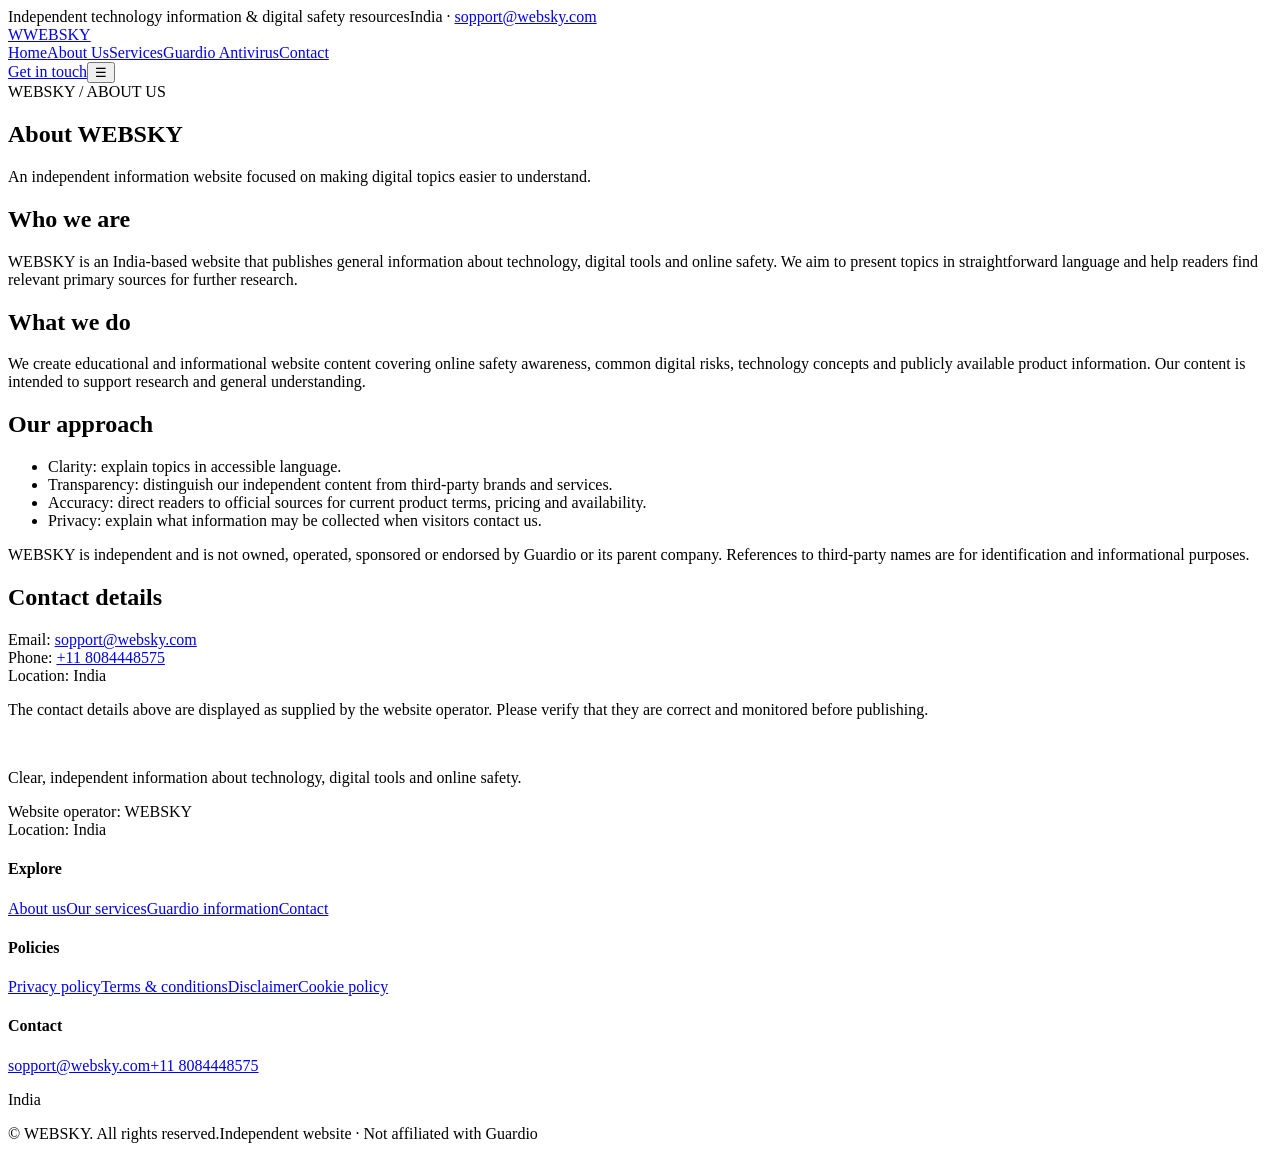
==== about.html @ 122d783c "Add files via upload" ====
<!doctype html>
<html lang="en"><head><meta charset="utf-8"><meta name="viewport" content="width=device-width, initial-scale=1">
<title>About Us | WEBSKY</title><meta name="description" content="Learn about WEBSKY, an independent website publishing technology and online safety information.">
<meta name="theme-color" content="#101a35"><link rel="stylesheet" href="assets/style.css"></head><body>
<div class="topbar"><div class="wrap"><span>Independent technology information & digital safety resources</span><span>India · <a href="mailto:sopport@websky.com">sopport@websky.com</a></span></div></div>
<header class="nav"><div class="wrap navin"><a class="brand" href="index.html"><span class="brandmark">W</span>WEBSKY</a>
<nav class="links"><a class="" href="index.html">Home</a><a class="active" href="about.html">About Us</a><a class="" href="services.html">Services</a><a class="" href="guardio.html">Guardio Antivirus</a><a class="" href="contact.html">Contact</a></nav><a class="btn navcta" href="contact.html">Get in touch</a><button class="menu" aria-label="Toggle navigation" aria-expanded="false">☰</button></div></header>

<main><section class="pagehero"><div class="wrap"><span class="crumb">WEBSKY / ABOUT US</span><h1>About WEBSKY</h1><p>An independent information website focused on making digital topics easier to understand.</p></div></section>
<section class="content"><div class="wrap prose"><h2>Who we are</h2><p>WEBSKY is an India-based website that publishes general information about technology, digital tools and online safety. We aim to present topics in straightforward language and help readers find relevant primary sources for further research.</p><h2>What we do</h2><p>We create educational and informational website content covering online safety awareness, common digital risks, technology concepts and publicly available product information. Our content is intended to support research and general understanding.</p><h2>Our approach</h2><ul><li>Clarity: explain topics in accessible language.</li><li>Transparency: distinguish our independent content from third-party brands and services.</li><li>Accuracy: direct readers to official sources for current product terms, pricing and availability.</li><li>Privacy: explain what information may be collected when visitors contact us.</li></ul><div class="note">WEBSKY is independent and is not owned, operated, sponsored or endorsed by Guardio or its parent company. References to third-party names are for identification and informational purposes.</div><h2>Contact details</h2><p>Email: <a href="mailto:sopport@websky.com">sopport@websky.com</a><br>Phone: <a href="tel:+118084448575">+11 8084448575</a><br>Location: India</p><p class="small">The contact details above are displayed as supplied by the website operator. Please verify that they are correct and monitored before publishing.</p></div></section></main>
<footer class="footer"><div class="wrap"><div class="footgrid">
<div><a class="brand" href="index.html" style="color:white"><span class="brandmark">W</span>WEBSKY</a><p>Clear, independent information about technology, digital tools and online safety.</p><p>Website operator: WEBSKY<br>Location: India</p></div>
<div><h4>Explore</h4><a href="about.html">About us</a><a href="services.html">Our services</a><a href="guardio.html">Guardio information</a><a href="contact.html">Contact</a></div>
<div><h4>Policies</h4><a href="privacy-policy.html">Privacy policy</a><a href="terms.html">Terms & conditions</a><a href="disclaimer.html">Disclaimer</a><a href="cookie-policy.html">Cookie policy</a></div>
<div><h4>Contact</h4><a href="mailto:sopport@websky.com">sopport@websky.com</a><a href="tel:+118084448575">+11 8084448575</a><p>India</p></div>
</div><div class="copyright"><span>© <span data-year></span> WEBSKY. All rights reserved.</span><span>Independent website · Not affiliated with Guardio</span></div></div></footer>
<script src="assets/script.js"></script></body></html>
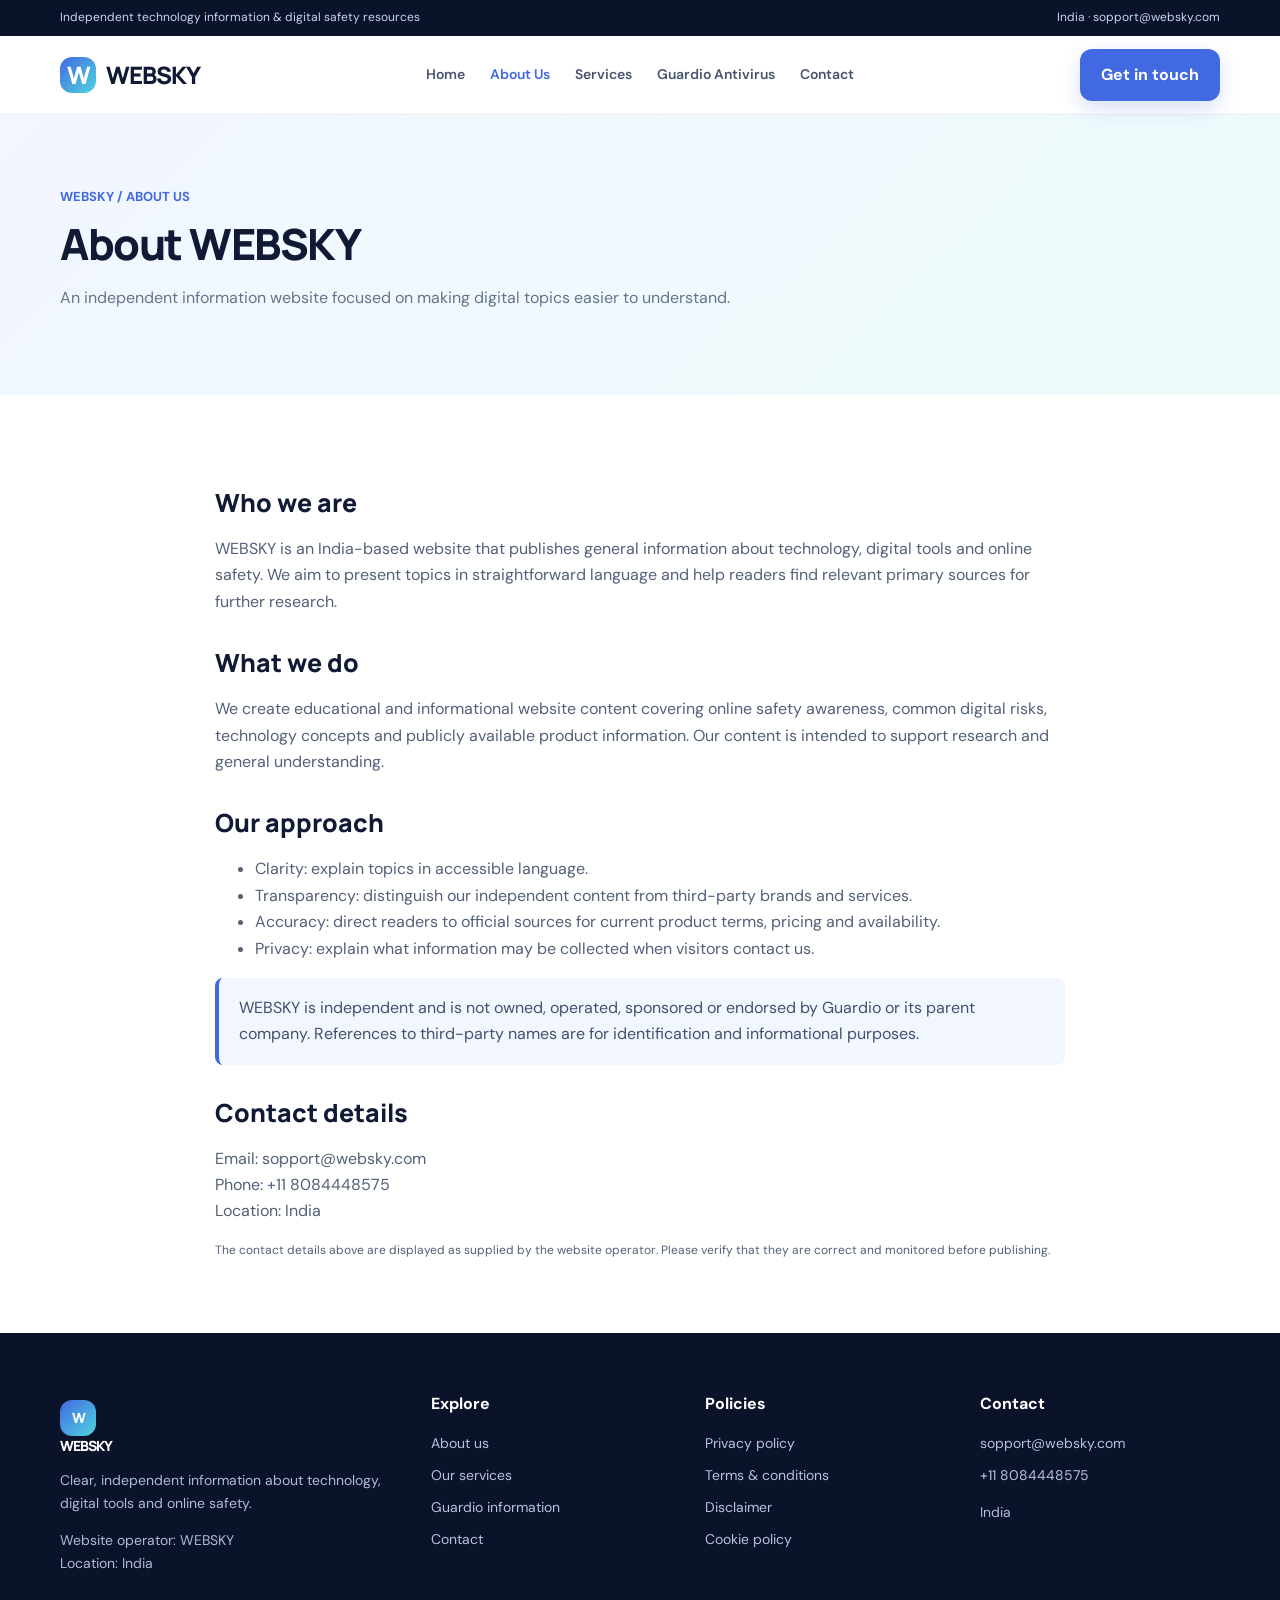
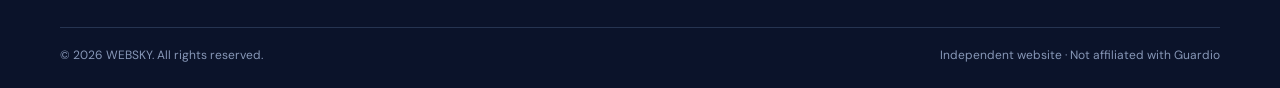
==== commit 7fd27d8a: "Add files via upload" ====
--- a/about.html
+++ b/about.html
@@ -1,7 +1,7 @@
 <!doctype html>
 <html lang="en"><head><meta charset="utf-8"><meta name="viewport" content="width=device-width, initial-scale=1">
 <title>About Us | WEBSKY</title><meta name="description" content="Learn about WEBSKY, an independent website publishing technology and online safety information.">
-<meta name="theme-color" content="#101a35"><link rel="stylesheet" href="assets/style.css"></head><body>
+<meta name="theme-color" content="#101a35"><link rel="stylesheet" href="style.css"></head><body>
 <div class="topbar"><div class="wrap"><span>Independent technology information & digital safety resources</span><span>India · <a href="mailto:sopport@websky.com">sopport@websky.com</a></span></div></div>
 <header class="nav"><div class="wrap navin"><a class="brand" href="index.html"><span class="brandmark">W</span>WEBSKY</a>
 <nav class="links"><a class="" href="index.html">Home</a><a class="active" href="about.html">About Us</a><a class="" href="services.html">Services</a><a class="" href="guardio.html">Guardio Antivirus</a><a class="" href="contact.html">Contact</a></nav><a class="btn navcta" href="contact.html">Get in touch</a><button class="menu" aria-label="Toggle navigation" aria-expanded="false">☰</button></div></header>
@@ -14,4 +14,4 @@
 <div><h4>Policies</h4><a href="privacy-policy.html">Privacy policy</a><a href="terms.html">Terms & conditions</a><a href="disclaimer.html">Disclaimer</a><a href="cookie-policy.html">Cookie policy</a></div>
 <div><h4>Contact</h4><a href="mailto:sopport@websky.com">sopport@websky.com</a><a href="tel:+118084448575">+11 8084448575</a><p>India</p></div>
 </div><div class="copyright"><span>© <span data-year></span> WEBSKY. All rights reserved.</span><span>Independent website · Not affiliated with Guardio</span></div></div></footer>
-<script src="assets/script.js"></script></body></html>
+<script src="script.js"></script></body></html>
--- a/style.css
+++ b/style.css
@@ -0,0 +1,5 @@
+@import url('https://fonts.googleapis.com/css2?family=DM+Sans:wght@400;500;600;700&family=Manrope:wght@400;500;600;700;800&display=swap');
+:root{--navy:#101a35;--navy2:#17264b;--blue:#4169e1;--cyan:#50d5df;--ink:#18233b;--muted:#66738c;--line:#e7ebf3;--bg:#f7f9fd;--white:#fff;--shadow:0 18px 50px rgba(22,40,82,.09)}
+*{box-sizing:border-box}html{scroll-behavior:smooth}body{margin:0;font-family:'DM Sans',sans-serif;color:var(--ink);background:#fff;line-height:1.65}a{color:inherit;text-decoration:none}.wrap{width:min(1160px,calc(100% - 40px));margin:auto}.topbar{background:#0b132a;color:#cbd5ed;font-size:12px;padding:8px 0}.topbar .wrap{display:flex;justify-content:space-between;gap:16px}.nav{position:sticky;top:0;z-index:20;background:rgba(255,255,255,.94);backdrop-filter:blur(14px);border-bottom:1px solid var(--line)}.navin{height:78px;display:flex;align-items:center;justify-content:space-between;gap:24px}.brand{display:flex;align-items:center;gap:10px;font:800 24px Manrope,sans-serif;letter-spacing:-1px;color:var(--navy)}.brandmark{width:36px;height:36px;border-radius:12px;background:linear-gradient(135deg,var(--blue),var(--cyan));display:grid;place-items:center;color:#fff;font-weight:800}.links{display:flex;align-items:center;gap:25px;font-size:14px;font-weight:600;color:#48546d}.links a:hover,.links a.active{color:var(--blue)}.btn{display:inline-flex;align-items:center;justify-content:center;padding:13px 21px;border-radius:12px;background:var(--blue);color:white;font-weight:700;border:0;cursor:pointer;box-shadow:0 8px 20px rgba(65,105,225,.2)}.btn:hover{transform:translateY(-1px);background:#3158ce}.btn.outline{background:#fff;color:var(--navy);border:1px solid var(--line);box-shadow:none}.menu{display:none;background:none;border:0;font-size:26px}.hero{background:radial-gradient(circle at 80% 20%,rgba(80,213,223,.2),transparent 27%),linear-gradient(135deg,#101a35,#1c3264);color:white;padding:92px 0 86px;overflow:hidden}.hero-grid{display:grid;grid-template-columns:1.1fr .9fr;gap:55px;align-items:center}.eyebrow{display:inline-flex;align-items:center;gap:8px;padding:7px 12px;border:1px solid rgba(255,255,255,.2);border-radius:30px;color:#c8f6f8;font-size:12px;font-weight:700;letter-spacing:.08em;text-transform:uppercase}.hero h1{font:800 clamp(40px,5vw,62px)/1.08 Manrope,sans-serif;letter-spacing:-2.8px;margin:22px 0}.hero p{font-size:18px;color:#d5def2;max-width:620px}.hero-actions{display:flex;gap:12px;flex-wrap:wrap;margin-top:30px}.hero .outline{background:transparent;color:white;border-color:#63759c}.visual{min-height:360px;border:1px solid rgba(255,255,255,.17);border-radius:28px;background:linear-gradient(145deg,rgba(255,255,255,.12),rgba(255,255,255,.035));padding:28px;position:relative;box-shadow:0 30px 70px rgba(0,0,0,.18)}.orb{width:190px;height:190px;border-radius:50%;margin:30px auto;background:radial-gradient(circle at 35% 30%,#d6ffff,#50d5df 35%,#4169e1 70%,#253b83);box-shadow:0 0 80px rgba(80,213,223,.3);display:grid;place-items:center;font-size:70px}.floatcard{position:absolute;background:white;color:var(--ink);padding:14px 16px;border-radius:14px;box-shadow:var(--shadow);font-size:13px}.floatcard strong{display:block;font-size:14px}.fc1{left:-18px;top:58px}.fc2{right:-15px;bottom:52px}.section{padding:78px 0}.section.soft{background:var(--bg)}.section-head{text-align:center;max-width:700px;margin:0 auto 42px}.kicker{font-size:12px;text-transform:uppercase;letter-spacing:.14em;color:var(--blue);font-weight:800}.section h2,.pagehero h1{font:800 clamp(30px,4vw,43px)/1.15 Manrope,sans-serif;letter-spacing:-1.5px;margin:10px 0 14px;color:var(--navy)}.section-head p,.muted{color:var(--muted)}.grid3{display:grid;grid-template-columns:repeat(3,1fr);gap:20px}.grid2{display:grid;grid-template-columns:repeat(2,1fr);gap:22px}.feature,.panel,.contact-card{padding:27px;border:1px solid var(--line);border-radius:20px;background:white;box-shadow:0 8px 28px rgba(20,35,70,.035)}.feature .ico{width:48px;height:48px;border-radius:15px;background:#edf2ff;display:grid;place-items:center;font-size:22px;margin-bottom:18px}.feature h3,.panel h3{font:700 19px Manrope,sans-serif;margin:0 0 9px}.feature p,.panel p{margin:0;color:var(--muted);font-size:14px}.split{display:grid;grid-template-columns:1fr 1fr;gap:55px;align-items:center}.checklist{list-style:none;padding:0;margin:24px 0}.checklist li{padding:9px 0 9px 30px;position:relative;color:#4d5a73}.checklist li:before{content:'✓';position:absolute;left:0;color:#1da99d;font-weight:900}.darkband{background:linear-gradient(120deg,#101a35,#213b75);color:white;padding:55px;border-radius:26px;display:flex;justify-content:space-between;align-items:center;gap:25px}.darkband h2{color:white;margin:0 0 8px}.darkband p{color:#d0daf0;margin:0}.pagehero{background:linear-gradient(135deg,#f2f6ff,#eefcfc);padding:68px 0}.pagehero p{color:var(--muted);max-width:720px}.crumb{font-size:13px;color:var(--blue);font-weight:700}.content{padding:60px 0}.prose{max-width:850px}.prose h2{font:800 25px Manrope,sans-serif;margin:30px 0 10px;color:var(--navy)}.prose h3{font:700 18px Manrope,sans-serif;margin:24px 0 8px}.prose p,.prose li{color:#536078}.note{padding:17px 20px;background:#f1f6ff;border-left:4px solid var(--blue);border-radius:8px;color:#43516c}.formgrid{display:grid;grid-template-columns:1fr 1fr;gap:16px}.field{display:flex;flex-direction:column;gap:7px;margin-bottom:16px}.field label{font-weight:700;font-size:13px}.field input,.field textarea,.field select{width:100%;border:1px solid #dce2ed;border-radius:10px;padding:13px 14px;font:inherit;background:white}.field textarea{min-height:140px;resize:vertical}.footer{background:#0b132a;color:#cbd5e8;padding:58px 0 22px}.footgrid{display:grid;grid-template-columns:1.4fr 1fr 1fr 1fr;gap:35px}.footer h4{color:#fff;margin:0 0 15px}.footer a{display:block;color:#b7c3dc;font-size:14px;margin:9px 0}.footer a:hover{color:#fff}.footer p{font-size:14px;color:#aebbd6}.copyright{border-top:1px solid #263451;margin-top:38px;padding-top:18px;font-size:12px;color:#8797b7;display:flex;justify-content:space-between;gap:15px;flex-wrap:wrap}.small{font-size:12px;color:var(--muted)}.faq details{border-bottom:1px solid var(--line);padding:17px 0}.faq summary{font-weight:700;cursor:pointer}.faq p{color:var(--muted);margin-bottom:0}.pill{display:inline-block;background:#eaf1ff;color:#3559bd;padding:5px 10px;border-radius:30px;font-size:12px;font-weight:700}.notice{background:#fff8e8;border:1px solid #f3dfae;border-radius:12px;padding:15px;color:#73551c;font-size:13px}
+@media(max-width:850px){.links{display:none;position:absolute;top:78px;left:0;right:0;background:white;padding:20px;flex-direction:column;align-items:flex-start;border-bottom:1px solid var(--line)}.links.open{display:flex}.menu{display:block}.navcta{display:none}.hero-grid,.split{grid-template-columns:1fr}.hero{padding:65px 0}.visual{max-width:520px;width:100%;margin:auto}.grid3{grid-template-columns:1fr 1fr}.footgrid{grid-template-columns:1fr 1fr}.darkband{padding:32px;display:block}.darkband .btn{margin-top:20px}}
+@media(max-width:560px){.wrap{width:min(100% - 28px,1160px)}.grid3,.grid2,.formgrid{grid-template-columns:1fr}.hero h1{letter-spacing:-1.5px}.section{padding:58px 0}.footgrid{grid-template-columns:1fr 1fr}.topbar .wrap{font-size:11px}.visual{min-height:300px}.orb{width:150px;height:150px;font-size:55px}.fc1{left:0}.fc2{right:0}}
